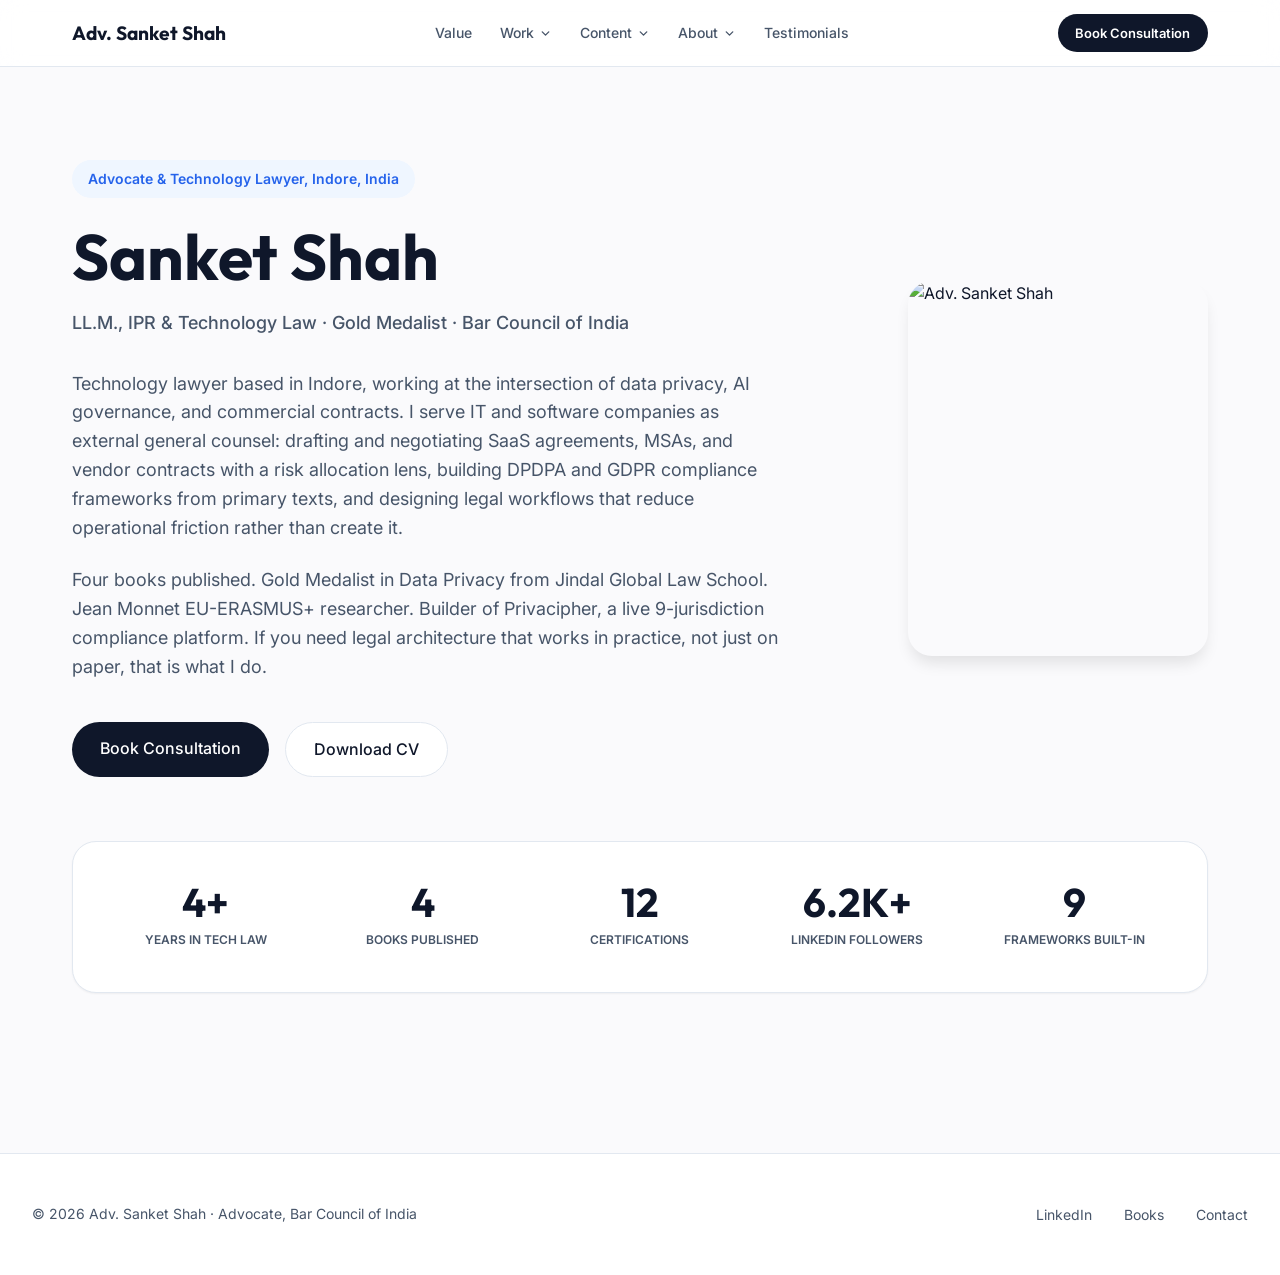
==== index.html @ 69151b74 "Update index.html" ====
<!DOCTYPE html>
<html lang="en">
<head>
<meta charset="UTF-8">
<meta name="viewport" content="width=device-width, initial-scale=1.0">
<title>Sanket Shah | Technology Lawyer & Data Privacy Advocate, Indore</title>
<meta name="description" content="Technology lawyer specialising in DPDPA, GDPR, SaaS contracts, and AI governance. External general counsel for IT and software companies. Based in Indore, India.">
<meta name="robots" content="index, follow">
<link rel="canonical" href="https://advsanketshah.github.io/">
<meta property="og:type" content="website">
<meta property="og:url" content="https://advsanketshah.github.io/">
<meta property="og:title" content="Sanket Shah | Technology Lawyer & Data Privacy Advocate, Indore">
<meta property="og:description" content="Technology lawyer specialising in DPDPA, GDPR, SaaS contracts, and AI governance. External general counsel for IT and software companies. Based in Indore, India.">
<meta property="og:image" content="https://advsanketshah.github.io/sanket-photo.JPG">
<meta name="twitter:card" content="summary_large_image">
<meta name="twitter:title" content="Sanket Shah | Technology Lawyer & Data Privacy Advocate, Indore">
<meta name="twitter:description" content="Technology lawyer specialising in DPDPA, GDPR, SaaS contracts, and AI governance. External general counsel for IT and software companies. Based in Indore, India.">
<link rel="preconnect" href="https://fonts.googleapis.com">
<link rel="preconnect" href="https://fonts.gstatic.com" crossorigin>
<link rel="preload" as="style" href="https://fonts.googleapis.com/css2?family=Inter:wght@400;500;600&family=Outfit:wght@400;500;600;700&display=swap" onload="this.onload=null;this.rel='stylesheet'">
<noscript><link rel="stylesheet" href="https://fonts.googleapis.com/css2?family=Inter:wght@400;500;600&family=Outfit:wght@400;500;600;700&display=swap"></noscript>
<style>
  :root {
    --bg-base: #FAFAFC; --bg-surface: #FFFFFF; --text-primary: #0F172A;
    --text-secondary: #475569; --text-tertiary: #94A3B8; --accent-primary: #2563EB;
    --accent-light: #EFF6FF; --border-color: #E2E8F0;
    --font-sans: 'Inter', sans-serif; --font-display: 'Outfit', sans-serif;
    --radius-md: 12px; --radius-lg: 24px; --radius-full: 9999px;
    --shadow-sm: 0 1px 2px 0 rgb(0 0 0 / 0.05); --shadow-lg: 0 10px 15px -3px rgb(0 0 0 / 0.1);
    --transition: all 0.3s ease;
  }
  *, *::before, *::after { box-sizing: border-box; margin: 0; padding: 0; }
  body { background-color: var(--bg-base); color: var(--text-primary); font-family: var(--font-sans); line-height: 1.6; }
  .container { max-width: 1200px; margin: 0 auto; padding: 0 2rem; }
  
  /* Navigation */


  /* Hero */
  .hero { padding: 10rem 0 6rem; overflow: hidden; }
  .hero-inner { display: grid; grid-template-columns: 1fr 300px; gap: 4rem; align-items: center; }
  .hero-eyebrow { display: inline-block; font-size: 0.875rem; font-weight: 600; color: var(--accent-primary); background: var(--accent-light); padding: 0.5rem 1rem; border-radius: var(--radius-full); margin-bottom: 1.5rem; }
  .hero-title { font-family: var(--font-display); font-size: clamp(3rem, 5vw, 4.5rem); font-weight: 700; line-height: 1.1; margin-bottom: 1rem; }
  .hero-subtitle { font-size: 1.125rem; color: var(--text-secondary); font-weight: 500; margin-bottom: 2rem; }
  .hero-text { font-size: 1.125rem; color: var(--text-secondary); margin-bottom: 2.5rem; max-width: 65ch; }
  .hero-actions { display: flex; gap: 1rem; flex-wrap: wrap; }
  .btn { display: inline-flex; padding: 0.875rem 1.75rem; border-radius: var(--radius-full); font-weight: 500; text-decoration: none; cursor: pointer; border: none; transition: var(--transition); }
  .btn-primary { background: var(--text-primary); color: white; }
  .btn-secondary { background: var(--bg-surface); color: var(--text-primary); border: 1px solid var(--border-color); }
  .hero-photo-wrap { width: 100%; aspect-ratio: 4/5; border-radius: var(--radius-lg); overflow: hidden; box-shadow: var(--shadow-lg); }
  .hero-photo-wrap img { width: 100%; height: 100%; object-fit: cover; }
  
  /* Stats */
  .stats-grid { display: grid; grid-template-columns: repeat(5, 1fr); gap: 2rem; background: var(--bg-surface); padding: 2.5rem; border-radius: var(--radius-lg); box-shadow: var(--shadow-sm); border: 1px solid var(--border-color); margin-top: 4rem; }
  .stat-item { text-align: center; }
  .stat-number { display: block; font-family: var(--font-display); font-size: 2.5rem; font-weight: 700; color: var(--text-primary); margin-bottom: 0.25rem; line-height: 1; }
  .stat-label { font-size: 0.75rem; font-weight: 600; text-transform: uppercase; color: var(--text-secondary); }

  footer { padding: 3rem 2rem; display: flex; justify-content: space-between; align-items: center; border-top: 1px solid var(--border-color); background: var(--bg-surface); margin-top: 4rem; }
  .footer-links { display: flex; gap: 2rem; list-style: none; }
  .footer-links a { color: var(--text-secondary); text-decoration: none; font-size: 0.875rem; }

  @media (max-width: 900px) {
    .hero-inner { grid-template-columns: 1fr; text-align: center; }
    .hero-photo-wrap { max-width: 300px; margin: 0 auto; aspect-ratio: 1/1; }
    .stats-grid { grid-template-columns: repeat(3, 1fr); }
  }
  @media (max-width: 600px) { .stats-grid { grid-template-columns: repeat(2, 1fr); } }
  .fade-up { opacity: 0; transform: translateY(20px); transition: all 0.6s ease-out; }
  .fade-up.visible { opacity: 1; transform: translateY(0); }

  /* Dark Mode */

  /* ── index.html mobile ── */
  @media (max-width: 900px) {
    .hero { padding: 7rem 0 4rem; }
    .hero-actions { justify-content: center; }
  }
  @media (max-width: 600px) {
    .hero { padding: 6rem 0 3rem; }
    .hero-title { font-size: 2.25rem !important; }
    .hero-subtitle { font-size: 1rem; }
    .hero-text { font-size: 1rem; }
    .hero-actions { flex-direction: column; align-items: stretch; }
    .btn { width: 100%; justify-content: center; text-align: center; }
    .stat-number { font-size: 1.75rem; }
    .stats-grid { padding: 1.5rem 1rem; gap: 1rem; margin-top: 2rem; }
  }

</style>
<link rel="stylesheet" href="nav.css">
</head>
<body>

<nav>
  <div class="container nav-inner">
    <a href="index.html" class="nav-logo">Adv. Sanket Shah</a>

    <button class="mobile-menu-btn" aria-label="Toggle menu">
      <svg viewBox="0 0 24 24" width="26" height="26" stroke="currentColor" stroke-width="2" fill="none" stroke-linecap="round" stroke-linejoin="round">
        <line x1="3" y1="12" x2="21" y2="12"></line><line x1="3" y1="6" x2="21" y2="6"></line><line x1="3" y1="18" x2="21" y2="18"></line>
      </svg>
    </button>

    <ul class="nav-links">
      <li><a href="value.html">Value</a></li>
      <li class="has-dropdown">
        <button class="dropdown-toggle">Work <svg viewBox="0 0 24 24" width="13" height="13" fill="none" stroke="currentColor" stroke-width="2.5" stroke-linecap="round" stroke-linejoin="round"><polyline points="6 9 12 15 18 9"></polyline></svg></button>
        <div class="dropdown-menu"><div class="dropdown-menu-inner">
          <a href="portfolio.html">Sample Work</a>
          <a href="cases.html">Cases</a>
        </div></div>
      </li>
      <li class="has-dropdown">
        <button class="dropdown-toggle">Content <svg viewBox="0 0 24 24" width="13" height="13" fill="none" stroke="currentColor" stroke-width="2.5" stroke-linecap="round" stroke-linejoin="round"><polyline points="6 9 12 15 18 9"></polyline></svg></button>
        <div class="dropdown-menu"><div class="dropdown-menu-inner">
          <a href="books.html">Books</a>
          <a href="privacipher.html">Privacipher</a>
          <a href="resources.html">Resources</a>
        </div></div>
      </li>
      <li class="has-dropdown">
        <button class="dropdown-toggle">About <svg viewBox="0 0 24 24" width="13" height="13" fill="none" stroke="currentColor" stroke-width="2.5" stroke-linecap="round" stroke-linejoin="round"><polyline points="6 9 12 15 18 9"></polyline></svg></button>
        <div class="dropdown-menu"><div class="dropdown-menu-inner">
          <a href="experience.html">Experience</a>
          <a href="certifications.html">Certifications</a>
          <a href="education.html">Education</a>
        </div></div>
      </li>
      <li><a href="testimonials.html">Testimonials</a></li>
      <li class="mobile-cta-wrapper"><a href="contact.html" class="nav-cta">Book Consultation</a></li>
    </ul>

    <div class="nav-right">
      <a href="contact.html" class="nav-cta">Book Consultation</a>
    </div>
  </div>
</nav>

<section class="hero">
  <div class="container hero-inner fade-up">
    <div>
      <span class="hero-eyebrow">Advocate &amp; Technology Lawyer, Indore, India</span>
      <h1 class="hero-title">Sanket Shah</h1>
      <p class="hero-subtitle">LL.M., IPR &amp; Technology Law &middot; Gold Medalist &middot; Bar Council of India</p>
      <p class="hero-text">
        Technology lawyer based in Indore, working at the intersection of data privacy, AI governance, and commercial contracts. I serve IT and software companies as external general counsel: drafting and negotiating SaaS agreements, MSAs, and vendor contracts with a risk allocation lens, building DPDPA and GDPR compliance frameworks from primary texts, and designing legal workflows that reduce operational friction rather than create it.
      </p>
      <p class="hero-text" style="margin-top: -1rem;">
        Four books published. Gold Medalist in Data Privacy from Jindal Global Law School. Jean Monnet EU-ERASMUS+ researcher. Builder of Privacipher, a live 9-jurisdiction compliance platform. If you need legal architecture that works in practice, not just on paper, that is what I do.
      </p>
      <div class="hero-actions">
        <a href="contact.html" class="btn btn-primary">Book Consultation</a>
        <a href="Sanket_Shah_Resume.pdf" class="btn btn-secondary" download>Download CV</a>
      </div>
    </div>
    <div class="hero-photo-wrap">
      <picture>
        <source srcset="sanket-photo.webp" type="image/webp">
        <img src="sanket-photo.jpg" alt="Adv. Sanket Shah" width="597" height="800" loading="eager" decoding="async">
      </picture>
    </div>
  </div>

  <div class="container fade-up">
    <div class="stats-grid">
      <div class="stat-item"><span class="stat-number">4+</span><span class="stat-label">Years in Tech Law</span></div>
      <div class="stat-item"><span class="stat-number">4</span><span class="stat-label">Books Published</span></div>
      <div class="stat-item"><span class="stat-number">12</span><span class="stat-label">Certifications</span></div>
      <div class="stat-item"><span class="stat-number">6.2K+</span><span class="stat-label">LinkedIn Followers</span></div>
      <div class="stat-item"><span class="stat-number">9</span><span class="stat-label">Frameworks Built-In</span></div>
    </div>
  </div>
</section>

<footer>
  <p style="font-size: 0.875rem; color: var(--text-secondary);">© 2026 Adv. Sanket Shah · Advocate, Bar Council of India</p>
  <ul class="footer-links">
    <li><a href="https://linkedin.com/in/advsanketshah" target="_blank">LinkedIn</a></li>
    <li><a href="books.html">Books</a></li>
    <li><a href="contact.html">Contact</a></li>
  </ul>
</footer>

<script>
  // Fade up animation — run immediately since script is at end of body
  document.querySelectorAll('.fade-up').forEach(el => el.classList.add('visible'));

  // Mobile Menu Toggle
  document.addEventListener('DOMContentLoaded', () => {
    const mobileBtn = document.querySelector('.mobile-menu-btn');
    const navLinks  = document.querySelector('.nav-links');
    const CLOSE_ICON = '<svg viewBox="0 0 24 24" width="26" height="26" stroke="currentColor" stroke-width="2" fill="none" stroke-linecap="round" stroke-linejoin="round"><line x1="18" y1="6" x2="6" y2="18"></line><line x1="6" y1="6" x2="18" y2="18"></line></svg>';
    const OPEN_ICON  = '<svg viewBox="0 0 24 24" width="26" height="26" stroke="currentColor" stroke-width="2" fill="none" stroke-linecap="round" stroke-linejoin="round"><line x1="3" y1="12" x2="21" y2="12"></line><line x1="3" y1="6" x2="21" y2="6"></line><line x1="3" y1="18" x2="21" y2="18"></line></svg>';

    document.querySelectorAll('.has-dropdown .dropdown-toggle').forEach(btn => {
      btn.addEventListener('click', e => {
        if (window.innerWidth <= 900) {
          e.stopPropagation();
          btn.closest('.has-dropdown').classList.toggle('open');
        }
      });
    });

    if (mobileBtn && navLinks) {
      mobileBtn.addEventListener('click', () => {
        const isOpen = navLinks.classList.toggle('active');
        mobileBtn.innerHTML = isOpen ? CLOSE_ICON : OPEN_ICON;
      });
      document.addEventListener('click', e => {
        if (!e.target.closest('nav') && navLinks.classList.contains('active')) {
          navLinks.classList.remove('active');
          mobileBtn.innerHTML = OPEN_ICON;
        }
      });
    }
  });
</script>

<script src="nav.js" defer></script>
</body>
</html>
---- nav.css ----
/* ── Shared Navigation & Global Mobile ── */
nav{position:fixed;top:0;left:0;right:0;background:rgba(255,255,255,0.85);-webkit-backdrop-filter:blur(12px);backdrop-filter:blur(12px);border-bottom:1px solid var(--border-color);z-index:1000;padding:0.875rem 0;}
.nav-inner{display:flex;justify-content:space-between;align-items:center;gap:2rem;}
.nav-logo{font-family:var(--font-display);font-size:1.2rem;font-weight:700;color:var(--text-primary);text-decoration:none;white-space:nowrap;}
.nav-links{display:flex;gap:0.25rem;list-style:none;align-items:center;margin:0;padding:0;}
.nav-links>li>a,.nav-links>li>.dropdown-toggle{font-size:0.875rem;font-weight:500;color:var(--text-secondary);text-decoration:none;transition:var(--transition);padding:0.4rem 0.75rem;border-radius:6px;display:flex;align-items:center;gap:0.3rem;background:none;border:none;cursor:pointer;font-family:inherit;line-height:1;}
.nav-links>li>a:hover,.nav-links>li>a.active,.nav-links>li>.dropdown-toggle:hover,.nav-links>li>.dropdown-toggle.active{color:var(--accent-primary);background:rgba(99,102,241,0.07);}
.dropdown-toggle svg{transition:transform 0.2s ease;flex-shrink:0;}
.has-dropdown:hover>.dropdown-toggle svg{transform:rotate(180deg);}
.has-dropdown .dropdown-toggle.active svg{transform:none;}
.has-dropdown{position:relative;}
.dropdown-menu{display:none;position:absolute;top:100%;left:50%;transform:translateX(-50%);list-style:none;z-index:100;padding-top:6px;min-width:160px;}
.dropdown-menu::before{content:'';display:block;height:6px;}
.dropdown-menu-inner{background:rgba(255,255,255,0.97);-webkit-backdrop-filter:blur(16px);backdrop-filter:blur(16px);border:1px solid var(--border-color);border-radius:10px;padding:0.5rem;box-shadow:0 8px 24px rgba(0,0,0,0.1);overflow:hidden;}
.has-dropdown:hover .dropdown-menu{display:block;}
.dropdown-menu a{display:block;padding:0.5rem 0.875rem;font-size:0.8125rem;font-weight:500;color:var(--text-secondary);text-decoration:none;border-radius:6px;transition:var(--transition);white-space:nowrap;}
.dropdown-menu a:hover,.dropdown-menu a.active{color:var(--accent-primary);background:rgba(99,102,241,0.07);}
.nav-right{display:flex;align-items:center;gap:0.75rem;}
.nav-cta{font-size:0.8125rem;font-weight:600;color:#fff!important;background:var(--text-primary);padding:0.55rem 1.1rem;border-radius:var(--radius-full);text-decoration:none;white-space:nowrap;}
.mobile-menu-btn{display:none;background:none;border:none;color:var(--text-primary);cursor:pointer;z-index:1001;padding:0.5rem;}

@media(max-width:900px){
  .mobile-menu-btn{display:block;}
  .nav-right{display:none;}
  .nav-links{position:fixed;top:0;left:0;width:100%;height:100vh;height:100dvh;background:rgba(255,255,255,0.98);-webkit-backdrop-filter:blur(12px);backdrop-filter:blur(12px);flex-direction:column;justify-content:center;align-items:center;gap:0.75rem;opacity:0;visibility:hidden;transform:translateY(-20px);transition:all 0.3s cubic-bezier(0.4,0,0.2,1);z-index:999;margin:0;padding:2rem 0;overflow-y:auto;}
  .nav-links.active{opacity:1;visibility:visible;transform:translateY(0);}
  .nav-links>li>a,.nav-links>li>.dropdown-toggle{font-size:1.15rem;font-weight:600;padding:0.5rem 1.25rem;}
  .has-dropdown .dropdown-menu{display:none!important;position:static!important;transform:none!important;padding:0.25rem 0 0 1rem!important;}
  .has-dropdown .dropdown-menu-inner{background:none;border:none;box-shadow:none;-webkit-backdrop-filter:none;backdrop-filter:none;padding:0;border-radius:0;}
  .has-dropdown.open>.dropdown-menu{display:block!important;}
  .has-dropdown.open>.dropdown-toggle svg{transform:rotate(180deg);}
  .dropdown-menu a{font-size:1rem;padding:0.4rem 0.75rem;}
  .nav-links li.mobile-cta-wrapper{display:block;margin-top:0.5rem;}
  .nav-links li.mobile-cta-wrapper a{display:inline-block;font-size:1rem;font-weight:600;}
}
@media(min-width:901px){.mobile-cta-wrapper{display:none!important;}}

/* ── Global mobile improvements ── */
@media(max-width:600px){
  .container{padding:0 1.25rem;}
  section{padding:6rem 0 3rem!important;}
  .section-title{font-size:1.75rem!important;}
  footer{flex-direction:column;gap:1.5rem;text-align:center;padding:2rem 1.25rem;}
  .footer-links{justify-content:center;flex-wrap:wrap;gap:1rem;}
}
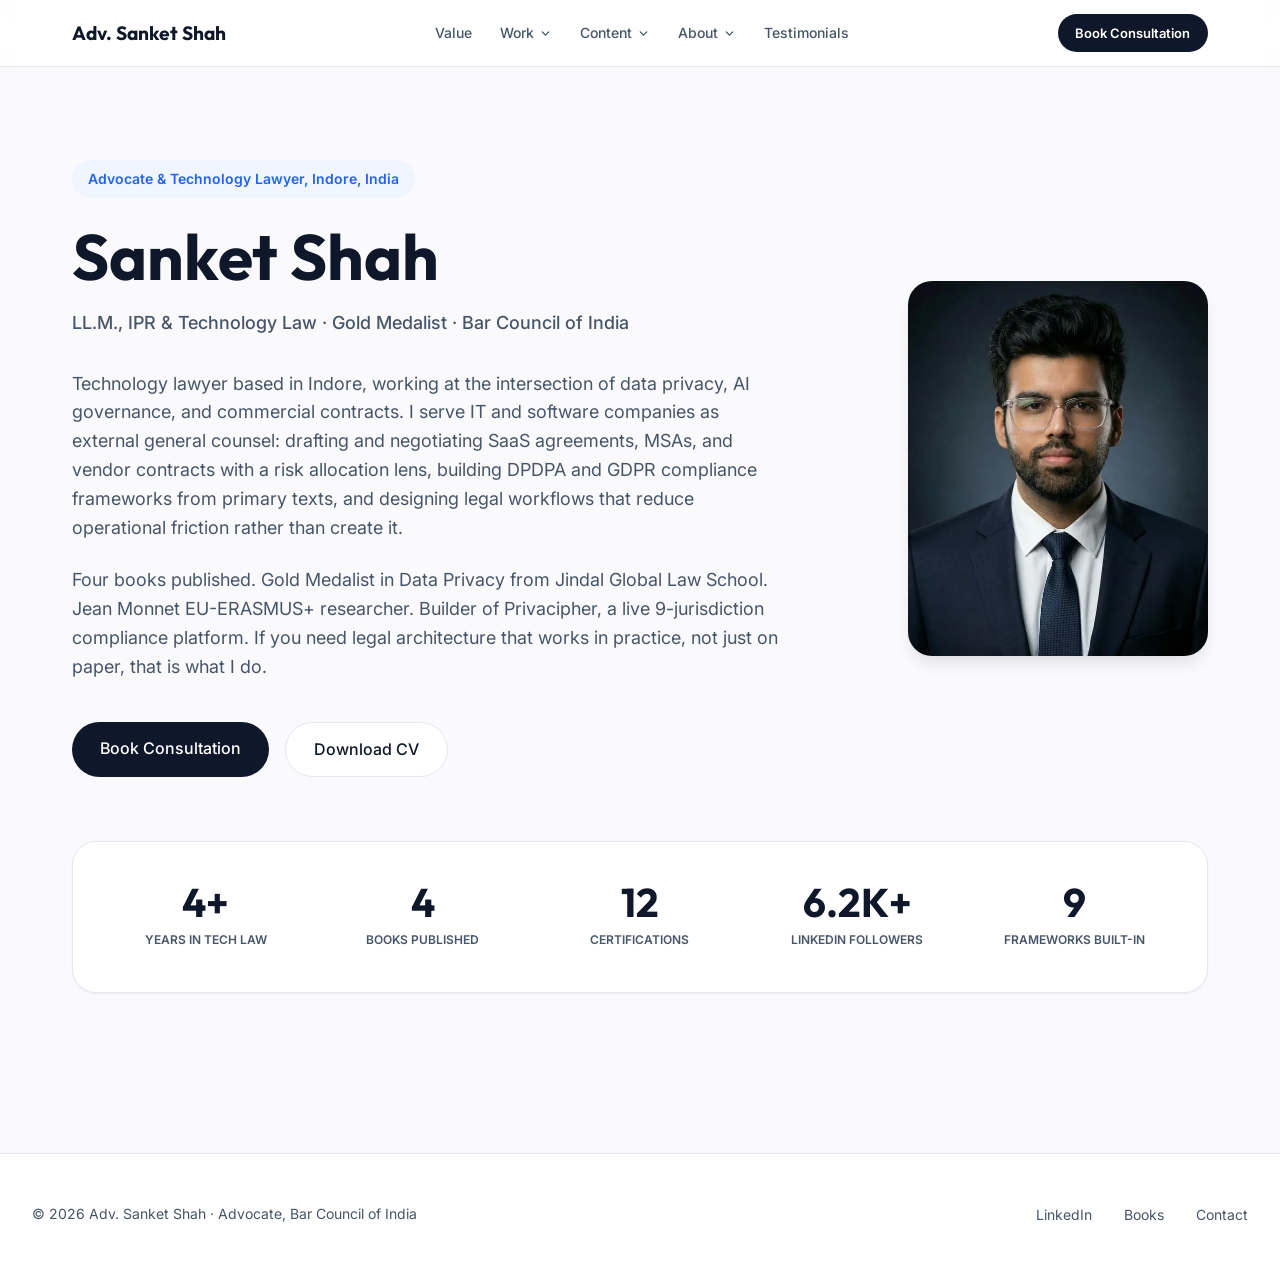
==== commit 03d3969b: "Update index.html" ====
--- a/index.html
+++ b/index.html
@@ -62,7 +62,7 @@
 
   @media (max-width: 900px) {
     .hero-inner { grid-template-columns: 1fr; text-align: center; }
-    .hero-photo-wrap { max-width: 300px; margin: 0 auto; aspect-ratio: 1/1; }
+    .hero-photo-wrap { max-width: 300px; margin: 0 auto; aspect-ratio: 1/1; order: -1; }
     .stats-grid { grid-template-columns: repeat(3, 1fr); }
   }
   @media (max-width: 600px) { .stats-grid { grid-template-columns: repeat(2, 1fr); } }
@@ -218,5 +218,6 @@
 </script>
 
 <script src="nav.js" defer></script>
+<script>if("serviceWorker"in navigator){navigator.serviceWorker.register("/sw.js").catch(function(){});}</script>
 </body>
 </html>
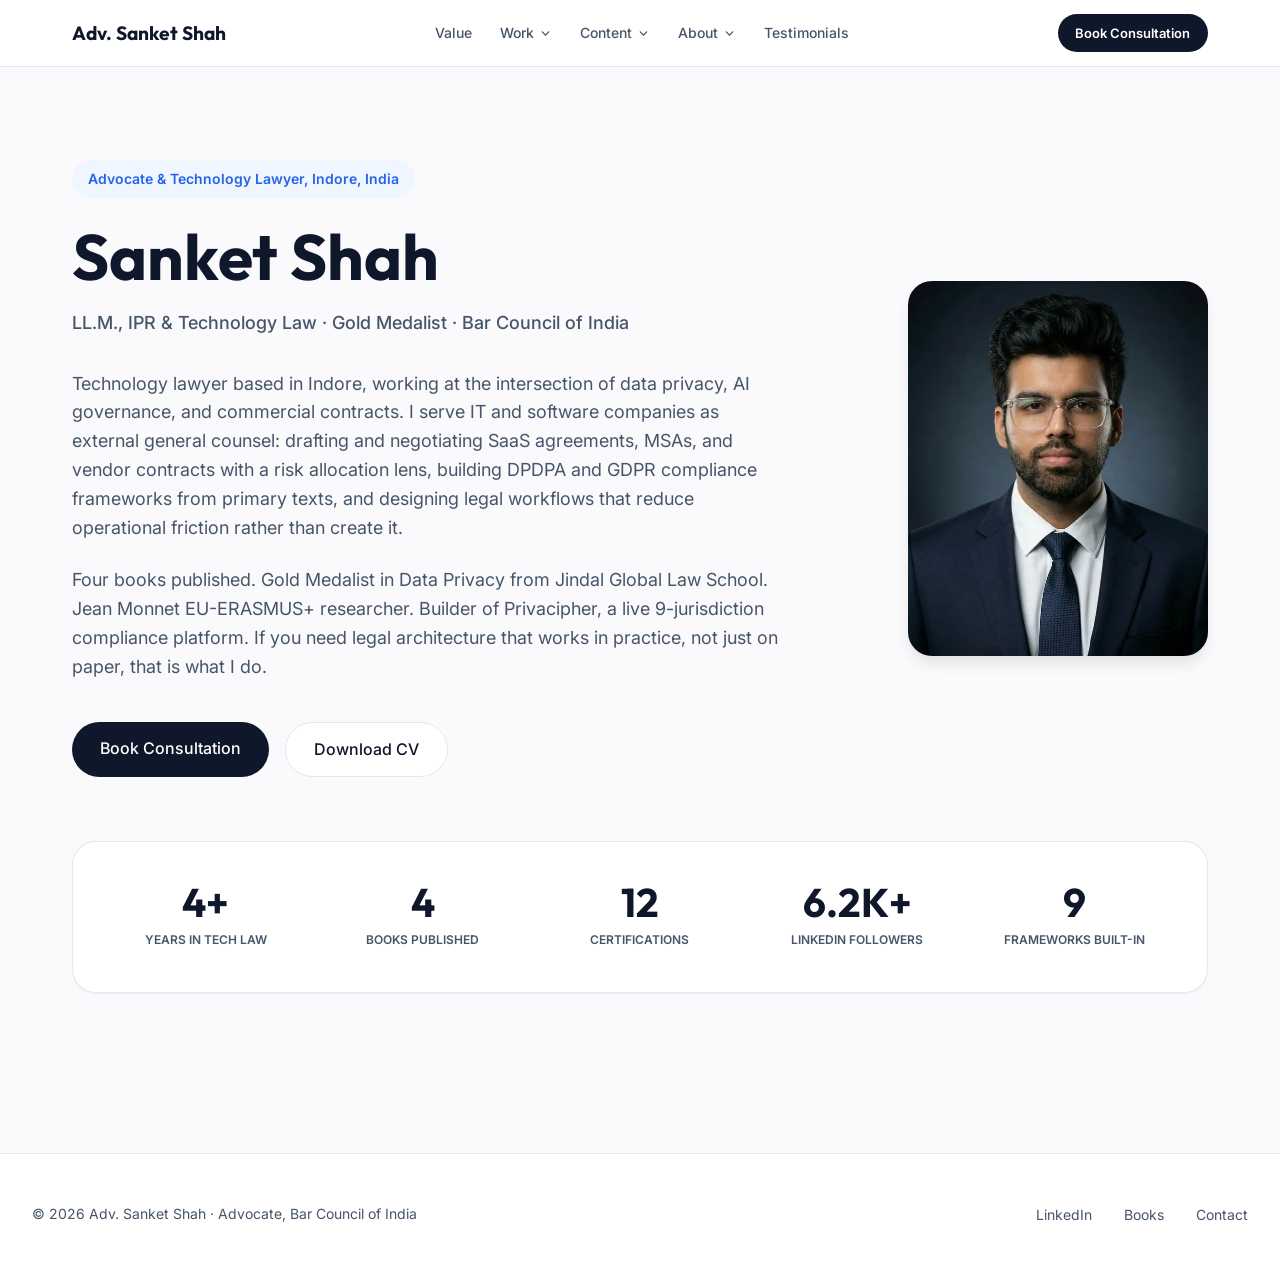
==== commit e91395da: "Update index.html" ====
--- a/index.html
+++ b/index.html
@@ -186,35 +186,7 @@
   // Fade up animation — run immediately since script is at end of body
   document.querySelectorAll('.fade-up').forEach(el => el.classList.add('visible'));
 
-  // Mobile Menu Toggle
-  document.addEventListener('DOMContentLoaded', () => {
-    const mobileBtn = document.querySelector('.mobile-menu-btn');
-    const navLinks  = document.querySelector('.nav-links');
-    const CLOSE_ICON = '<svg viewBox="0 0 24 24" width="26" height="26" stroke="currentColor" stroke-width="2" fill="none" stroke-linecap="round" stroke-linejoin="round"><line x1="18" y1="6" x2="6" y2="18"></line><line x1="6" y1="6" x2="18" y2="18"></line></svg>';
-    const OPEN_ICON  = '<svg viewBox="0 0 24 24" width="26" height="26" stroke="currentColor" stroke-width="2" fill="none" stroke-linecap="round" stroke-linejoin="round"><line x1="3" y1="12" x2="21" y2="12"></line><line x1="3" y1="6" x2="21" y2="6"></line><line x1="3" y1="18" x2="21" y2="18"></line></svg>';
 
-    document.querySelectorAll('.has-dropdown .dropdown-toggle').forEach(btn => {
-      btn.addEventListener('click', e => {
-        if (window.innerWidth <= 900) {
-          e.stopPropagation();
-          btn.closest('.has-dropdown').classList.toggle('open');
-        }
-      });
-    });
-
-    if (mobileBtn && navLinks) {
-      mobileBtn.addEventListener('click', () => {
-        const isOpen = navLinks.classList.toggle('active');
-        mobileBtn.innerHTML = isOpen ? CLOSE_ICON : OPEN_ICON;
-      });
-      document.addEventListener('click', e => {
-        if (!e.target.closest('nav') && navLinks.classList.contains('active')) {
-          navLinks.classList.remove('active');
-          mobileBtn.innerHTML = OPEN_ICON;
-        }
-      });
-    }
-  });
 </script>
 
 <script src="nav.js" defer></script>
--- a/nav.css
+++ b/nav.css
@@ -1,9 +1,9 @@
 /* ── Shared Navigation & Global Mobile ── */
-nav{position:fixed;top:0;left:0;right:0;background:rgba(255,255,255,0.85);-webkit-backdrop-filter:blur(12px);backdrop-filter:blur(12px);border-bottom:1px solid var(--border-color);z-index:1000;padding:0.875rem 0;}
+nav{position:fixed;top:0;left:0;right:0;background:rgba(255,255,255,0.92);-webkit-backdrop-filter:blur(8px);backdrop-filter:blur(8px);border-bottom:1px solid var(--border-color);z-index:1000;padding:0.875rem 0;}
 .nav-inner{display:flex;justify-content:space-between;align-items:center;gap:2rem;}
 .nav-logo{font-family:var(--font-display);font-size:1.2rem;font-weight:700;color:var(--text-primary);text-decoration:none;white-space:nowrap;}
 .nav-links{display:flex;gap:0.25rem;list-style:none;align-items:center;margin:0;padding:0;}
-.nav-links>li>a,.nav-links>li>.dropdown-toggle{font-size:0.875rem;font-weight:500;color:var(--text-secondary);text-decoration:none;transition:var(--transition);padding:0.4rem 0.75rem;border-radius:6px;display:flex;align-items:center;gap:0.3rem;background:none;border:none;cursor:pointer;font-family:inherit;line-height:1;}
+.nav-links>li>a,.nav-links>li>.dropdown-toggle{font-size:0.875rem;font-weight:500;color:var(--text-secondary);text-decoration:none;transition:color 0.2s ease,background-color 0.2s ease;padding:0.4rem 0.75rem;border-radius:6px;display:flex;align-items:center;gap:0.3rem;background:none;border:none;cursor:pointer;font-family:inherit;line-height:1;}
 .nav-links>li>a:hover,.nav-links>li>a.active,.nav-links>li>.dropdown-toggle:hover,.nav-links>li>.dropdown-toggle.active{color:var(--accent-primary);background:rgba(99,102,241,0.07);}
 .dropdown-toggle svg{transition:transform 0.2s ease;flex-shrink:0;}
 .has-dropdown:hover>.dropdown-toggle svg{transform:rotate(180deg);}
@@ -11,22 +11,23 @@
 .has-dropdown{position:relative;}
 .dropdown-menu{display:none;position:absolute;top:100%;left:50%;transform:translateX(-50%);list-style:none;z-index:100;padding-top:6px;min-width:160px;}
 .dropdown-menu::before{content:'';display:block;height:6px;}
-.dropdown-menu-inner{background:rgba(255,255,255,0.97);-webkit-backdrop-filter:blur(16px);backdrop-filter:blur(16px);border:1px solid var(--border-color);border-radius:10px;padding:0.5rem;box-shadow:0 8px 24px rgba(0,0,0,0.1);overflow:hidden;}
+.dropdown-menu-inner{background:#fff;border:1px solid var(--border-color);border-radius:10px;padding:0.5rem;box-shadow:0 8px 24px rgba(0,0,0,0.1);overflow:hidden;}
 .has-dropdown:hover .dropdown-menu{display:block;}
-.dropdown-menu a{display:block;padding:0.5rem 0.875rem;font-size:0.8125rem;font-weight:500;color:var(--text-secondary);text-decoration:none;border-radius:6px;transition:var(--transition);white-space:nowrap;}
+.dropdown-menu a{display:block;padding:0.5rem 0.875rem;font-size:0.8125rem;font-weight:500;color:var(--text-secondary);text-decoration:none;border-radius:6px;transition:color 0.15s ease,background-color 0.15s ease;white-space:nowrap;}
 .dropdown-menu a:hover,.dropdown-menu a.active{color:var(--accent-primary);background:rgba(99,102,241,0.07);}
 .nav-right{display:flex;align-items:center;gap:0.75rem;}
 .nav-cta{font-size:0.8125rem;font-weight:600;color:#fff!important;background:var(--text-primary);padding:0.55rem 1.1rem;border-radius:var(--radius-full);text-decoration:none;white-space:nowrap;}
 .mobile-menu-btn{display:none;background:none;border:none;color:var(--text-primary);cursor:pointer;z-index:1001;padding:0.5rem;}
 
 @media(max-width:900px){
+  nav{background:#fff;-webkit-backdrop-filter:none;backdrop-filter:none;}
   .mobile-menu-btn{display:block;}
   .nav-right{display:none;}
-  .nav-links{position:fixed;top:0;left:0;width:100%;height:100vh;height:100dvh;background:rgba(255,255,255,0.98);-webkit-backdrop-filter:blur(12px);backdrop-filter:blur(12px);flex-direction:column;justify-content:center;align-items:center;gap:0.75rem;opacity:0;visibility:hidden;transform:translateY(-20px);transition:all 0.3s cubic-bezier(0.4,0,0.2,1);z-index:999;margin:0;padding:2rem 0;overflow-y:auto;}
-  .nav-links.active{opacity:1;visibility:visible;transform:translateY(0);}
+  .nav-links{position:fixed;top:0;left:0;width:100%;height:100vh;height:100dvh;background:#fff;flex-direction:column;justify-content:center;align-items:center;gap:0.75rem;opacity:0;visibility:hidden;transform:translateY(-16px);transition:opacity 0.2s ease,transform 0.2s ease,visibility 0s linear 0.2s;z-index:999;margin:0;padding:2rem 0;overflow-y:auto;}
+  .nav-links.active{opacity:1;visibility:visible;transform:translateY(0);transition:opacity 0.2s ease,transform 0.2s ease,visibility 0s linear 0s;}
   .nav-links>li>a,.nav-links>li>.dropdown-toggle{font-size:1.15rem;font-weight:600;padding:0.5rem 1.25rem;}
   .has-dropdown .dropdown-menu{display:none!important;position:static!important;transform:none!important;padding:0.25rem 0 0 1rem!important;}
-  .has-dropdown .dropdown-menu-inner{background:none;border:none;box-shadow:none;-webkit-backdrop-filter:none;backdrop-filter:none;padding:0;border-radius:0;}
+  .has-dropdown .dropdown-menu-inner{background:none;border:none;box-shadow:none;padding:0;border-radius:0;}
   .has-dropdown.open>.dropdown-menu{display:block!important;}
   .has-dropdown.open>.dropdown-toggle svg{transform:rotate(180deg);}
   .dropdown-menu a{font-size:1rem;padding:0.4rem 0.75rem;}
@@ -35,7 +36,6 @@
 }
 @media(min-width:901px){.mobile-cta-wrapper{display:none!important;}}
 
-/* ── Global mobile improvements ── */
 @media(max-width:600px){
   .container{padding:0 1.25rem;}
   section{padding:6rem 0 3rem!important;}
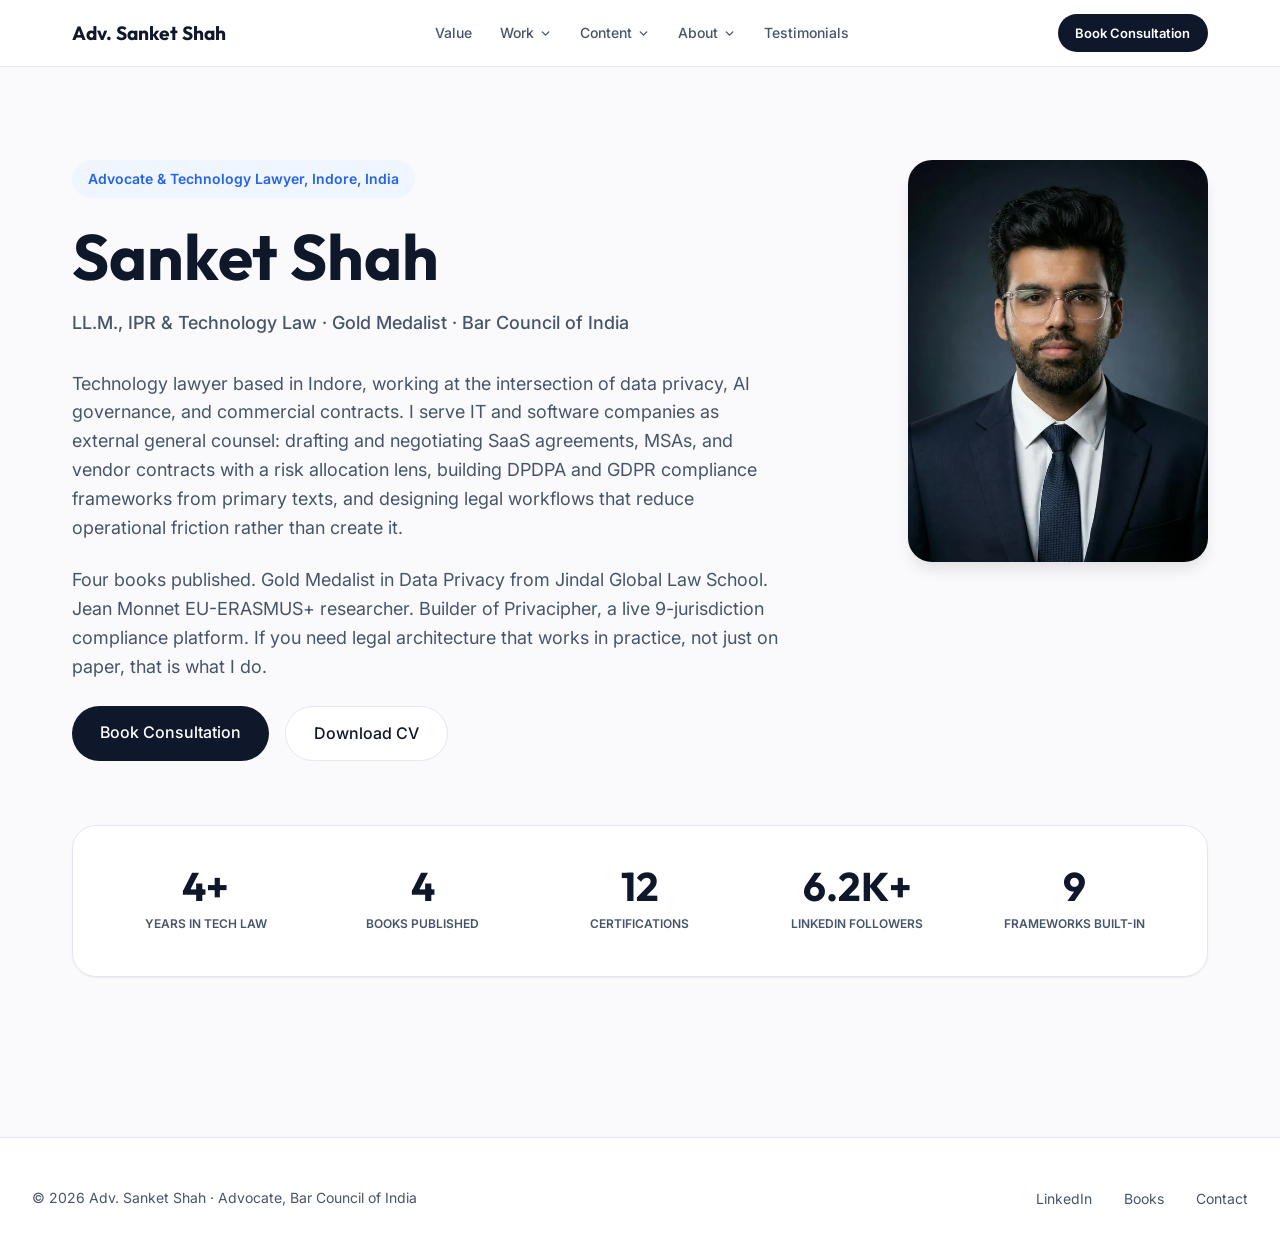
==== commit 3654c4b2: "Update index.html" ====
--- a/index.html
+++ b/index.html
@@ -38,17 +38,29 @@
 
   /* Hero */
   .hero { padding: 10rem 0 6rem; overflow: hidden; }
-  .hero-inner { display: grid; grid-template-columns: 1fr 300px; gap: 4rem; align-items: center; }
+  /* Desktop: two named-area columns */
+  .hero-inner {
+    display: grid;
+    grid-template-columns: 1fr 300px;
+    grid-template-areas: "intro photo" "body photo";
+    column-gap: 4rem;
+    row-gap: 0;
+    align-items: start;
+  }
+  .hero-intro { grid-area: intro; }
+  .hero-photo-wrap { grid-area: photo; align-self: start; }
+  .hero-body { grid-area: body; padding-top: 2rem; }
   .hero-eyebrow { display: inline-block; font-size: 0.875rem; font-weight: 600; color: var(--accent-primary); background: var(--accent-light); padding: 0.5rem 1rem; border-radius: var(--radius-full); margin-bottom: 1.5rem; }
   .hero-title { font-family: var(--font-display); font-size: clamp(3rem, 5vw, 4.5rem); font-weight: 700; line-height: 1.1; margin-bottom: 1rem; }
-  .hero-subtitle { font-size: 1.125rem; color: var(--text-secondary); font-weight: 500; margin-bottom: 2rem; }
-  .hero-text { font-size: 1.125rem; color: var(--text-secondary); margin-bottom: 2.5rem; max-width: 65ch; }
-  .hero-actions { display: flex; gap: 1rem; flex-wrap: wrap; }
+  .hero-subtitle { font-size: 1.125rem; color: var(--text-secondary); font-weight: 500; }
+  .hero-text { font-size: 1.125rem; color: var(--text-secondary); margin-bottom: 1.5rem; max-width: 65ch; }
+  .hero-actions { display: flex; gap: 1rem; flex-wrap: wrap; margin-top: 1rem; }
   .btn { display: inline-flex; padding: 0.875rem 1.75rem; border-radius: var(--radius-full); font-weight: 500; text-decoration: none; cursor: pointer; border: none; transition: var(--transition); }
   .btn-primary { background: var(--text-primary); color: white; }
   .btn-secondary { background: var(--bg-surface); color: var(--text-primary); border: 1px solid var(--border-color); }
-  .hero-photo-wrap { width: 100%; aspect-ratio: 4/5; border-radius: var(--radius-lg); overflow: hidden; box-shadow: var(--shadow-lg); }
-  .hero-photo-wrap img { width: 100%; height: 100%; object-fit: cover; }
+  /* Photo: natural portrait ratio on desktop */
+  .hero-photo-wrap { width: 100%; border-radius: var(--radius-lg); overflow: hidden; box-shadow: var(--shadow-lg); }
+  .hero-photo-wrap img { width: 100%; height: auto; display: block; object-fit: cover; }
   
   /* Stats */
   .stats-grid { display: grid; grid-template-columns: repeat(5, 1fr); gap: 2rem; background: var(--bg-surface); padding: 2.5rem; border-radius: var(--radius-lg); box-shadow: var(--shadow-sm); border: 1px solid var(--border-color); margin-top: 4rem; }
@@ -60,31 +72,45 @@
   .footer-links { display: flex; gap: 2rem; list-style: none; }
   .footer-links a { color: var(--text-secondary); text-decoration: none; font-size: 0.875rem; }
 
+  /* Mobile hero: intro → photo → body in document order */
   @media (max-width: 900px) {
-    .hero-inner { grid-template-columns: 1fr; text-align: center; }
-    .hero-photo-wrap { max-width: 300px; margin: 0 auto; aspect-ratio: 1/1; order: -1; }
+    .hero { padding: 7rem 0 4rem; }
+    .hero-inner {
+      display: flex;
+      flex-direction: column;
+      align-items: center;
+      text-align: center;
+      gap: 2rem;
+    }
+    .hero-intro { width: 100%; }
+    .hero-photo-wrap {
+      width: 200px;
+      border-radius: var(--radius-lg);
+      overflow: hidden;
+      box-shadow: var(--shadow-lg);
+    }
+    .hero-photo-wrap img {
+      width: 100%;
+      height: auto;
+      object-fit: initial;
+    }
+    .hero-body { width: 100%; padding-top: 0; }
+    .hero-text { max-width: 100%; }
+    .hero-actions { justify-content: center; }
     .stats-grid { grid-template-columns: repeat(3, 1fr); }
   }
-  @media (max-width: 600px) { .stats-grid { grid-template-columns: repeat(2, 1fr); } }
   .fade-up { opacity: 0; transform: translateY(20px); transition: all 0.6s ease-out; }
   .fade-up.visible { opacity: 1; transform: translateY(0); }
-
-  /* Dark Mode */
-
-  /* ── index.html mobile ── */
-  @media (max-width: 900px) {
-    .hero { padding: 7rem 0 4rem; }
-    .hero-actions { justify-content: center; }
-  }
   @media (max-width: 600px) {
     .hero { padding: 6rem 0 3rem; }
+    .hero-photo-wrap { width: 170px; }
     .hero-title { font-size: 2.25rem !important; }
     .hero-subtitle { font-size: 1rem; }
     .hero-text { font-size: 1rem; }
     .hero-actions { flex-direction: column; align-items: stretch; }
     .btn { width: 100%; justify-content: center; text-align: center; }
     .stat-number { font-size: 1.75rem; }
-    .stats-grid { padding: 1.5rem 1rem; gap: 1rem; margin-top: 2rem; }
+    .stats-grid { padding: 1.5rem 1rem; gap: 1rem; margin-top: 2rem; grid-template-columns: repeat(2, 1fr); }
   }
 
 </style>
@@ -138,27 +164,38 @@
 </nav>
 
 <section class="hero">
-  <div class="container hero-inner fade-up">
-    <div>
-      <span class="hero-eyebrow">Advocate &amp; Technology Lawyer, Indore, India</span>
-      <h1 class="hero-title">Sanket Shah</h1>
-      <p class="hero-subtitle">LL.M., IPR &amp; Technology Law &middot; Gold Medalist &middot; Bar Council of India</p>
-      <p class="hero-text">
-        Technology lawyer based in Indore, working at the intersection of data privacy, AI governance, and commercial contracts. I serve IT and software companies as external general counsel: drafting and negotiating SaaS agreements, MSAs, and vendor contracts with a risk allocation lens, building DPDPA and GDPR compliance frameworks from primary texts, and designing legal workflows that reduce operational friction rather than create it.
-      </p>
-      <p class="hero-text" style="margin-top: -1rem;">
-        Four books published. Gold Medalist in Data Privacy from Jindal Global Law School. Jean Monnet EU-ERASMUS+ researcher. Builder of Privacipher, a live 9-jurisdiction compliance platform. If you need legal architecture that works in practice, not just on paper, that is what I do.
-      </p>
-      <div class="hero-actions">
-        <a href="contact.html" class="btn btn-primary">Book Consultation</a>
-        <a href="Sanket_Shah_Resume.pdf" class="btn btn-secondary" download>Download CV</a>
+  <div class="container fade-up">
+    <div class="hero-inner">
+
+      <!-- 1: name + headline — always visible first on mobile -->
+      <div class="hero-intro">
+        <span class="hero-eyebrow">Advocate &amp; Technology Lawyer, Indore, India</span>
+        <h1 class="hero-title">Sanket Shah</h1>
+        <p class="hero-subtitle">LL.M., IPR &amp; Technology Law &middot; Gold Medalist &middot; Bar Council of India</p>
       </div>
-    </div>
-    <div class="hero-photo-wrap">
-      <picture>
-        <source srcset="sanket-photo.webp" type="image/webp">
-        <img src="sanket-photo.jpg" alt="Adv. Sanket Shah" width="597" height="800" loading="eager" decoding="async">
-      </picture>
+
+      <!-- 2: photo — middle on mobile, right column on desktop -->
+      <div class="hero-photo-wrap">
+        <picture>
+          <source srcset="sanket-photo.webp" type="image/webp">
+          <img src="sanket-photo.jpg" alt="Adv. Sanket Shah" width="597" height="800" loading="eager" decoding="async">
+        </picture>
+      </div>
+
+      <!-- 3: description + CTA — bottom on mobile -->
+      <div class="hero-body">
+        <p class="hero-text">
+          Technology lawyer based in Indore, working at the intersection of data privacy, AI governance, and commercial contracts. I serve IT and software companies as external general counsel: drafting and negotiating SaaS agreements, MSAs, and vendor contracts with a risk allocation lens, building DPDPA and GDPR compliance frameworks from primary texts, and designing legal workflows that reduce operational friction rather than create it.
+        </p>
+        <p class="hero-text">
+          Four books published. Gold Medalist in Data Privacy from Jindal Global Law School. Jean Monnet EU-ERASMUS+ researcher. Builder of Privacipher, a live 9-jurisdiction compliance platform. If you need legal architecture that works in practice, not just on paper, that is what I do.
+        </p>
+        <div class="hero-actions">
+          <a href="contact.html" class="btn btn-primary">Book Consultation</a>
+          <a href="Sanket_Shah_Resume.pdf" class="btn btn-secondary" download>Download CV</a>
+        </div>
+      </div>
+
     </div>
   </div>
 
@@ -191,5 +228,14 @@
 
 <script src="nav.js" defer></script>
 <script>if("serviceWorker"in navigator){navigator.serviceWorker.register("/sw.js").catch(function(){});}</script>
+
+<!-- mobile bottom nav -->
+<nav class="btab-bar" aria-label="Mobile navigation">
+  <a href="index.html" class="btab active"><svg viewBox="0 0 24 24" width="22" height="22" fill="none" stroke="currentColor" stroke-width="1.75" stroke-linecap="round" stroke-linejoin="round"><path d="M3 9l9-7 9 7v11a2 2 0 01-2 2H5a2 2 0 01-2-2z"/><polyline points="9 22 9 12 15 12 15 22"/></svg><span>Home</span></a>
+  <a href="value.html" class="btab "><svg viewBox="0 0 24 24" width="22" height="22" fill="none" stroke="currentColor" stroke-width="1.75" stroke-linecap="round" stroke-linejoin="round"><polygon points="12 2 15.09 8.26 22 9.27 17 14.14 18.18 21.02 12 17.77 5.82 21.02 7 14.14 2 9.27 8.91 8.26 12 2"/></svg><span>Value</span></a>
+  <a href="portfolio.html" class="btab "><svg viewBox="0 0 24 24" width="22" height="22" fill="none" stroke="currentColor" stroke-width="1.75" stroke-linecap="round" stroke-linejoin="round"><rect x="2" y="7" width="20" height="14" rx="2"/><path d="M16 21V5a2 2 0 00-2-2h-4a2 2 0 00-2 2v16"/></svg><span>Work</span></a>
+  <a href="books.html" class="btab "><svg viewBox="0 0 24 24" width="22" height="22" fill="none" stroke="currentColor" stroke-width="1.75" stroke-linecap="round" stroke-linejoin="round"><path d="M4 19.5A2.5 2.5 0 016.5 17H20"/><path d="M6.5 2H20v20H6.5A2.5 2.5 0 014 19.5v-15A2.5 2.5 0 016.5 2z"/></svg><span>Content</span></a>
+  <a href="experience.html" class="btab "><svg viewBox="0 0 24 24" width="22" height="22" fill="none" stroke="currentColor" stroke-width="1.75" stroke-linecap="round" stroke-linejoin="round"><path d="M20 21v-2a4 4 0 00-4-4H8a4 4 0 00-4 4v2"/><circle cx="12" cy="7" r="4"/></svg><span>About</span></a>
+</nav>
 </body>
 </html>
--- a/nav.css
+++ b/nav.css
@@ -1,4 +1,4 @@
-/* ── Shared Navigation & Global Mobile ── */
+/* ── Shared Navigation ── */
 nav{position:fixed;top:0;left:0;right:0;background:rgba(255,255,255,0.92);-webkit-backdrop-filter:blur(8px);backdrop-filter:blur(8px);border-bottom:1px solid var(--border-color);z-index:1000;padding:0.875rem 0;}
 .nav-inner{display:flex;justify-content:space-between;align-items:center;gap:2rem;}
 .nav-logo{font-family:var(--font-display);font-size:1.2rem;font-weight:700;color:var(--text-primary);text-decoration:none;white-space:nowrap;}
@@ -7,7 +7,6 @@
 .nav-links>li>a:hover,.nav-links>li>a.active,.nav-links>li>.dropdown-toggle:hover,.nav-links>li>.dropdown-toggle.active{color:var(--accent-primary);background:rgba(99,102,241,0.07);}
 .dropdown-toggle svg{transition:transform 0.2s ease;flex-shrink:0;}
 .has-dropdown:hover>.dropdown-toggle svg{transform:rotate(180deg);}
-.has-dropdown .dropdown-toggle.active svg{transform:none;}
 .has-dropdown{position:relative;}
 .dropdown-menu{display:none;position:absolute;top:100%;left:50%;transform:translateX(-50%);list-style:none;z-index:100;padding-top:6px;min-width:160px;}
 .dropdown-menu::before{content:'';display:block;height:6px;}
@@ -17,29 +16,74 @@
 .dropdown-menu a:hover,.dropdown-menu a.active{color:var(--accent-primary);background:rgba(99,102,241,0.07);}
 .nav-right{display:flex;align-items:center;gap:0.75rem;}
 .nav-cta{font-size:0.8125rem;font-weight:600;color:#fff!important;background:var(--text-primary);padding:0.55rem 1.1rem;border-radius:var(--radius-full);text-decoration:none;white-space:nowrap;}
-.mobile-menu-btn{display:none;background:none;border:none;color:var(--text-primary);cursor:pointer;z-index:1001;padding:0.5rem;}
+.mobile-menu-btn{display:none!important;}
+
+/* ── Bottom Tab Bar — hidden on desktop ── */
+.btab-bar{display:none;}
 
 @media(max-width:900px){
   nav{background:#fff;-webkit-backdrop-filter:none;backdrop-filter:none;}
-  .mobile-menu-btn{display:block;}
-  .nav-right{display:none;}
-  .nav-links{position:fixed;top:0;left:0;width:100%;height:100vh;height:100dvh;background:#fff;flex-direction:column;justify-content:center;align-items:center;gap:0.75rem;opacity:0;visibility:hidden;transform:translateY(-16px);transition:opacity 0.2s ease,transform 0.2s ease,visibility 0s linear 0.2s;z-index:999;margin:0;padding:2rem 0;overflow-y:auto;}
-  .nav-links.active{opacity:1;visibility:visible;transform:translateY(0);transition:opacity 0.2s ease,transform 0.2s ease,visibility 0s linear 0s;}
-  .nav-links>li>a,.nav-links>li>.dropdown-toggle{font-size:1.15rem;font-weight:600;padding:0.5rem 1.25rem;}
-  .has-dropdown .dropdown-menu{display:none!important;position:static!important;transform:none!important;padding:0.25rem 0 0 1rem!important;}
-  .has-dropdown .dropdown-menu-inner{background:none;border:none;box-shadow:none;padding:0;border-radius:0;}
-  .has-dropdown.open>.dropdown-menu{display:block!important;}
-  .has-dropdown.open>.dropdown-toggle svg{transform:rotate(180deg);}
-  .dropdown-menu a{font-size:1rem;padding:0.4rem 0.75rem;}
-  .nav-links li.mobile-cta-wrapper{display:block;margin-top:0.5rem;}
-  .nav-links li.mobile-cta-wrapper a{display:inline-block;font-size:1rem;font-weight:600;}
+  .nav-links{display:none!important;}
+  .nav-right{display:none!important;}
+  body{padding-bottom:calc(64px + env(safe-area-inset-bottom,0px))!important;}
+
+  .btab-bar{
+    display:-webkit-box!important;
+    display:-webkit-flex!important;
+    display:flex!important;
+    position:fixed;
+    bottom:0;left:0;right:0;
+    height:64px;
+    padding-bottom:env(safe-area-inset-bottom,0px);
+    background:#ffffff;
+    border-top:1px solid #E2E8F0;
+    z-index:9000;
+  }
+  .btab{
+    -webkit-tap-highlight-color:transparent;
+    -webkit-box-flex:1;
+    -webkit-flex:1;
+    flex:1;
+    display:-webkit-box;
+    display:-webkit-flex;
+    display:flex;
+    -webkit-box-orient:vertical;
+    -webkit-box-direction:normal;
+    -webkit-flex-direction:column;
+    flex-direction:column;
+    -webkit-box-align:center;
+    -webkit-align-items:center;
+    align-items:center;
+    -webkit-box-pack:center;
+    -webkit-justify-content:center;
+    justify-content:center;
+    gap:4px;
+    text-decoration:none;
+    color:#94A3B8;
+    font-size:0.6rem;
+    font-weight:600;
+    letter-spacing:0.05em;
+    text-transform:uppercase;
+    font-family:'Inter',system-ui,-apple-system,sans-serif;
+    padding:6px 2px;
+    -webkit-transition:color 0.15s ease;
+    transition:color 0.15s ease;
+  }
+  .btab svg{display:block;width:22px;height:22px;-webkit-flex-shrink:0;flex-shrink:0;}
+  .btab span{display:block;line-height:1;white-space:nowrap;}
+  .btab.active{color:#2563EB;}
+  .btab:active{opacity:0.7;}
 }
-@media(min-width:901px){.mobile-cta-wrapper{display:none!important;}}
+
+@media(min-width:901px){
+  .mobile-cta-wrapper{display:none!important;}
+  .btab-bar{display:none!important;}
+}
 
 @media(max-width:600px){
   .container{padding:0 1.25rem;}
   section{padding:6rem 0 3rem!important;}
   .section-title{font-size:1.75rem!important;}
-  footer{flex-direction:column;gap:1.5rem;text-align:center;padding:2rem 1.25rem;}
-  .footer-links{justify-content:center;flex-wrap:wrap;gap:1rem;}
+  footer{-webkit-box-orient:vertical;-webkit-box-direction:normal;flex-direction:column;gap:1.5rem;text-align:center;padding:2rem 1.25rem;}
+  .footer-links{-webkit-box-pack:center;justify-content:center;-webkit-flex-wrap:wrap;flex-wrap:wrap;gap:1rem;}
 }
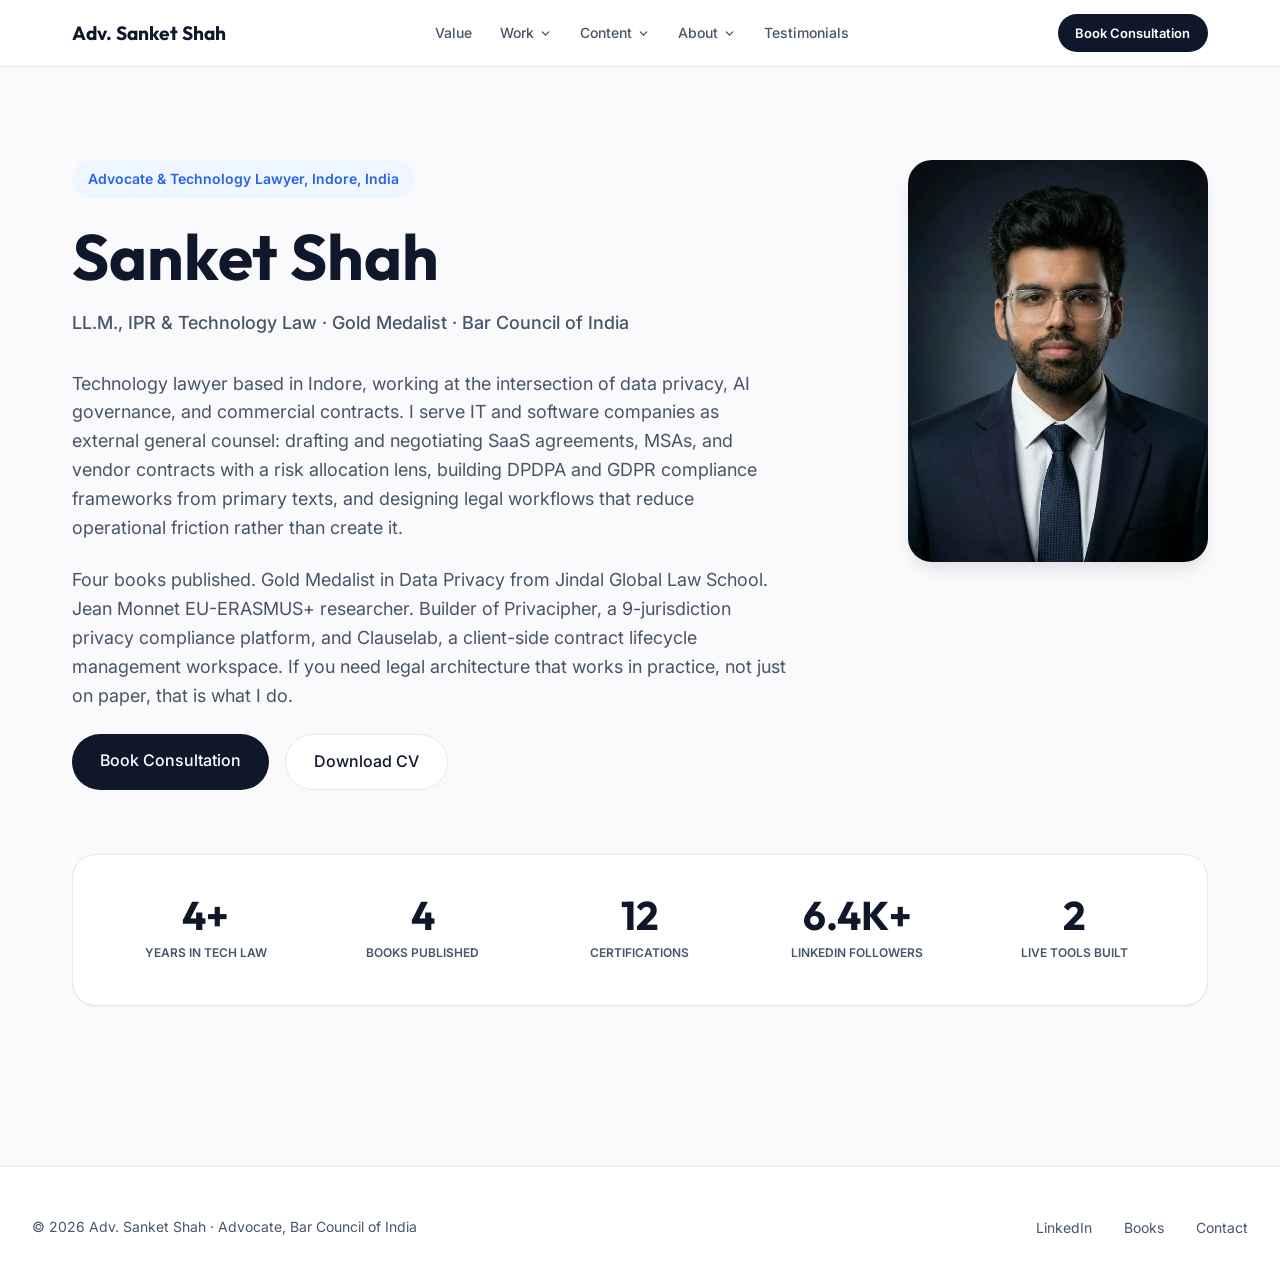
==== commit 590208b1: "Add files via upload" ====
--- a/index.html
+++ b/index.html
@@ -85,6 +85,7 @@
     .hero-intro { width: 100%; }
     .hero-photo-wrap {
       width: 200px;
+      margin: 0 auto;
       border-radius: var(--radius-lg);
       overflow: hidden;
       box-shadow: var(--shadow-lg);
@@ -142,6 +143,7 @@
         <div class="dropdown-menu"><div class="dropdown-menu-inner">
           <a href="books.html">Books</a>
           <a href="privacipher.html">Privacipher</a>
+          <a href="clauselab.html">Clauselab</a>
           <a href="resources.html">Resources</a>
         </div></div>
       </li>
@@ -188,7 +190,7 @@
           Technology lawyer based in Indore, working at the intersection of data privacy, AI governance, and commercial contracts. I serve IT and software companies as external general counsel: drafting and negotiating SaaS agreements, MSAs, and vendor contracts with a risk allocation lens, building DPDPA and GDPR compliance frameworks from primary texts, and designing legal workflows that reduce operational friction rather than create it.
         </p>
         <p class="hero-text">
-          Four books published. Gold Medalist in Data Privacy from Jindal Global Law School. Jean Monnet EU-ERASMUS+ researcher. Builder of Privacipher, a live 9-jurisdiction compliance platform. If you need legal architecture that works in practice, not just on paper, that is what I do.
+          Four books published. Gold Medalist in Data Privacy from Jindal Global Law School. Jean Monnet EU-ERASMUS+ researcher. Builder of Privacipher, a 9-jurisdiction privacy compliance platform, and Clauselab, a client-side contract lifecycle management workspace. If you need legal architecture that works in practice, not just on paper, that is what I do.
         </p>
         <div class="hero-actions">
           <a href="contact.html" class="btn btn-primary">Book Consultation</a>
@@ -204,8 +206,8 @@
       <div class="stat-item"><span class="stat-number">4+</span><span class="stat-label">Years in Tech Law</span></div>
       <div class="stat-item"><span class="stat-number">4</span><span class="stat-label">Books Published</span></div>
       <div class="stat-item"><span class="stat-number">12</span><span class="stat-label">Certifications</span></div>
-      <div class="stat-item"><span class="stat-number">6.2K+</span><span class="stat-label">LinkedIn Followers</span></div>
-      <div class="stat-item"><span class="stat-number">9</span><span class="stat-label">Frameworks Built-In</span></div>
+      <div class="stat-item"><span class="stat-number">6.4K+</span><span class="stat-label">LinkedIn Followers</span></div>
+      <div class="stat-item"><span class="stat-number">2</span><span class="stat-label">Live Tools Built</span></div>
     </div>
   </div>
 </section>
@@ -231,11 +233,19 @@
 
 <!-- mobile bottom nav -->
 <nav class="btab-bar" aria-label="Mobile navigation">
-  <a href="index.html" class="btab active"><svg viewBox="0 0 24 24" width="22" height="22" fill="none" stroke="currentColor" stroke-width="1.75" stroke-linecap="round" stroke-linejoin="round"><path d="M3 9l9-7 9 7v11a2 2 0 01-2 2H5a2 2 0 01-2-2z"/><polyline points="9 22 9 12 15 12 15 22"/></svg><span>Home</span></a>
-  <a href="value.html" class="btab "><svg viewBox="0 0 24 24" width="22" height="22" fill="none" stroke="currentColor" stroke-width="1.75" stroke-linecap="round" stroke-linejoin="round"><polygon points="12 2 15.09 8.26 22 9.27 17 14.14 18.18 21.02 12 17.77 5.82 21.02 7 14.14 2 9.27 8.91 8.26 12 2"/></svg><span>Value</span></a>
-  <a href="portfolio.html" class="btab "><svg viewBox="0 0 24 24" width="22" height="22" fill="none" stroke="currentColor" stroke-width="1.75" stroke-linecap="round" stroke-linejoin="round"><rect x="2" y="7" width="20" height="14" rx="2"/><path d="M16 21V5a2 2 0 00-2-2h-4a2 2 0 00-2 2v16"/></svg><span>Work</span></a>
-  <a href="books.html" class="btab "><svg viewBox="0 0 24 24" width="22" height="22" fill="none" stroke="currentColor" stroke-width="1.75" stroke-linecap="round" stroke-linejoin="round"><path d="M4 19.5A2.5 2.5 0 016.5 17H20"/><path d="M6.5 2H20v20H6.5A2.5 2.5 0 014 19.5v-15A2.5 2.5 0 016.5 2z"/></svg><span>Content</span></a>
-  <a href="experience.html" class="btab "><svg viewBox="0 0 24 24" width="22" height="22" fill="none" stroke="currentColor" stroke-width="1.75" stroke-linecap="round" stroke-linejoin="round"><path d="M20 21v-2a4 4 0 00-4-4H8a4 4 0 00-4 4v2"/><circle cx="12" cy="7" r="4"/></svg><span>About</span></a>
+  <a href="index.html" class="btab active"><svg viewBox="0 0 24 24" width="20" height="20" fill="none" stroke="currentColor" stroke-width="1.75" stroke-linecap="round" stroke-linejoin="round"><path d="M3 9l9-7 9 7v11a2 2 0 01-2 2H5a2 2 0 01-2-2z"/><polyline points="9 22 9 12 15 12 15 22"/></svg><span>Home</span></a>
+  <a href="value.html" class="btab"><svg viewBox="0 0 24 24" width="20" height="20" fill="none" stroke="currentColor" stroke-width="1.75" stroke-linecap="round" stroke-linejoin="round"><polygon points="12 2 15.09 8.26 22 9.27 17 14.14 18.18 21.02 12 17.77 5.82 21.02 7 14.14 2 9.27 8.91 8.26 12 2"/></svg><span>Value</span></a>
+  <a href="portfolio.html" class="btab"><svg viewBox="0 0 24 24" width="20" height="20" fill="none" stroke="currentColor" stroke-width="1.75" stroke-linecap="round" stroke-linejoin="round"><rect x="2" y="7" width="20" height="14" rx="2"/><path d="M16 21V5a2 2 0 00-2-2h-4a2 2 0 00-2 2v16"/></svg><span>Work</span></a>
+  <a href="cases.html" class="btab"><svg viewBox="0 0 24 24" width="20" height="20" fill="none" stroke="currentColor" stroke-width="1.75" stroke-linecap="round" stroke-linejoin="round"><path d="M8 6h13M8 12h13M8 18h13M3 6h.01M3 12h.01M3 18h.01"/></svg><span>Cases</span></a>
+  <a href="books.html" class="btab"><svg viewBox="0 0 24 24" width="20" height="20" fill="none" stroke="currentColor" stroke-width="1.75" stroke-linecap="round" stroke-linejoin="round"><path d="M4 19.5A2.5 2.5 0 016.5 17H20"/><path d="M6.5 2H20v20H6.5A2.5 2.5 0 014 19.5v-15A2.5 2.5 0 016.5 2z"/></svg><span>Books</span></a>
+  <a href="privacipher.html" class="btab"><svg viewBox="0 0 24 24" width="20" height="20" fill="none" stroke="currentColor" stroke-width="1.75" stroke-linecap="round" stroke-linejoin="round"><path d="M12 22s8-4 8-10V5l-8-3-8 3v7c0 6 8 10 8 10z"/></svg><span>Privacy</span></a>
+  <a href="clauselab.html" class="btab"><svg viewBox="0 0 24 24" width="20" height="20" fill="none" stroke="currentColor" stroke-width="1.75" stroke-linecap="round" stroke-linejoin="round"><path d="M10 2v7.527a2 2 0 01-.211.896L4.72 20.55a1 1 0 00.9 1.45h12.76a1 1 0 00.9-1.45l-5.069-10.127A2 2 0 0114 9.527V2"/><path d="M8.5 2h7"/><path d="M7 16h10"/></svg><span>CLM</span></a>
+  <a href="resources.html" class="btab"><svg viewBox="0 0 24 24" width="20" height="20" fill="none" stroke="currentColor" stroke-width="1.75" stroke-linecap="round" stroke-linejoin="round"><path d="M14 2H6a2 2 0 00-2 2v16a2 2 0 002 2h12a2 2 0 002-2V8z"/><polyline points="14 2 14 8 20 8"/><line x1="16" y1="13" x2="8" y2="13"/><line x1="16" y1="17" x2="8" y2="17"/></svg><span>Resources</span></a>
+  <a href="experience.html" class="btab"><svg viewBox="0 0 24 24" width="20" height="20" fill="none" stroke="currentColor" stroke-width="1.75" stroke-linecap="round" stroke-linejoin="round"><path d="M20 21v-2a4 4 0 00-4-4H8a4 4 0 00-4 4v2"/><circle cx="12" cy="7" r="4"/></svg><span>Experience</span></a>
+  <a href="certifications.html" class="btab"><svg viewBox="0 0 24 24" width="20" height="20" fill="none" stroke="currentColor" stroke-width="1.75" stroke-linecap="round" stroke-linejoin="round"><circle cx="12" cy="8" r="6"/><path d="M15.477 12.89L17 22l-5-3-5 3 1.523-9.11"/></svg><span>Certs</span></a>
+  <a href="education.html" class="btab"><svg viewBox="0 0 24 24" width="20" height="20" fill="none" stroke="currentColor" stroke-width="1.75" stroke-linecap="round" stroke-linejoin="round"><path d="M22 10v6M2 10l10-5 10 5-10 5z"/><path d="M6 12v5c3 3 9 3 12 0v-5"/></svg><span>Education</span></a>
+  <a href="testimonials.html" class="btab"><svg viewBox="0 0 24 24" width="20" height="20" fill="none" stroke="currentColor" stroke-width="1.75" stroke-linecap="round" stroke-linejoin="round"><path d="M21 15a2 2 0 01-2 2H7l-4 4V5a2 2 0 012-2h14a2 2 0 012 2z"/></svg><span>Reviews</span></a>
+  <a href="contact.html" class="btab"><svg viewBox="0 0 24 24" width="20" height="20" fill="none" stroke="currentColor" stroke-width="1.75" stroke-linecap="round" stroke-linejoin="round"><path d="M4 4h16c1.1 0 2 .9 2 2v12c0 1.1-.9 2-2 2H4c-1.1 0-2-.9-2-2V6c0-1.1.9-2 2-2z"/><polyline points="22,6 12,13 2,6"/></svg><span>Contact</span></a>
 </nav>
 </body>
 </html>
--- a/nav.css
+++ b/nav.css
@@ -1,89 +1,103 @@
 /* ── Shared Navigation ── */
-nav{position:fixed;top:0;left:0;right:0;background:rgba(255,255,255,0.92);-webkit-backdrop-filter:blur(8px);backdrop-filter:blur(8px);border-bottom:1px solid var(--border-color);z-index:1000;padding:0.875rem 0;}
-.nav-inner{display:flex;justify-content:space-between;align-items:center;gap:2rem;}
-.nav-logo{font-family:var(--font-display);font-size:1.2rem;font-weight:700;color:var(--text-primary);text-decoration:none;white-space:nowrap;}
-.nav-links{display:flex;gap:0.25rem;list-style:none;align-items:center;margin:0;padding:0;}
-.nav-links>li>a,.nav-links>li>.dropdown-toggle{font-size:0.875rem;font-weight:500;color:var(--text-secondary);text-decoration:none;transition:color 0.2s ease,background-color 0.2s ease;padding:0.4rem 0.75rem;border-radius:6px;display:flex;align-items:center;gap:0.3rem;background:none;border:none;cursor:pointer;font-family:inherit;line-height:1;}
-.nav-links>li>a:hover,.nav-links>li>a.active,.nav-links>li>.dropdown-toggle:hover,.nav-links>li>.dropdown-toggle.active{color:var(--accent-primary);background:rgba(99,102,241,0.07);}
-.dropdown-toggle svg{transition:transform 0.2s ease;flex-shrink:0;}
-.has-dropdown:hover>.dropdown-toggle svg{transform:rotate(180deg);}
-.has-dropdown{position:relative;}
-.dropdown-menu{display:none;position:absolute;top:100%;left:50%;transform:translateX(-50%);list-style:none;z-index:100;padding-top:6px;min-width:160px;}
-.dropdown-menu::before{content:'';display:block;height:6px;}
-.dropdown-menu-inner{background:#fff;border:1px solid var(--border-color);border-radius:10px;padding:0.5rem;box-shadow:0 8px 24px rgba(0,0,0,0.1);overflow:hidden;}
-.has-dropdown:hover .dropdown-menu{display:block;}
-.dropdown-menu a{display:block;padding:0.5rem 0.875rem;font-size:0.8125rem;font-weight:500;color:var(--text-secondary);text-decoration:none;border-radius:6px;transition:color 0.15s ease,background-color 0.15s ease;white-space:nowrap;}
-.dropdown-menu a:hover,.dropdown-menu a.active{color:var(--accent-primary);background:rgba(99,102,241,0.07);}
-.nav-right{display:flex;align-items:center;gap:0.75rem;}
-.nav-cta{font-size:0.8125rem;font-weight:600;color:#fff!important;background:var(--text-primary);padding:0.55rem 1.1rem;border-radius:var(--radius-full);text-decoration:none;white-space:nowrap;}
-.mobile-menu-btn{display:none!important;}
+nav {
+  position: fixed; top: 0; left: 0; right: 0;
+  background: rgba(255,255,255,0.92);
+  -webkit-backdrop-filter: blur(8px); backdrop-filter: blur(8px);
+  border-bottom: 1px solid var(--border-color);
+  z-index: 1000; padding: 0.875rem 0;
+}
+.nav-inner { display: flex; justify-content: space-between; align-items: center; gap: 2rem; }
+.nav-logo { font-family: var(--font-display); font-size: 1.2rem; font-weight: 700; color: var(--text-primary); text-decoration: none; white-space: nowrap; }
 
-/* ── Bottom Tab Bar — hidden on desktop ── */
-.btab-bar{display:none;}
+/* Desktop nav */
+.nav-links { display: flex; gap: 0.25rem; list-style: none; align-items: center; margin: 0; padding: 0; }
+.nav-links > li > a,
+.nav-links > li > .dropdown-toggle {
+  font-size: 0.875rem; font-weight: 500; color: var(--text-secondary);
+  text-decoration: none; transition: color 0.2s ease, background-color 0.2s ease;
+  padding: 0.4rem 0.75rem; border-radius: 6px;
+  display: flex; align-items: center; gap: 0.3rem;
+  background: none; border: none; cursor: pointer; font-family: inherit; line-height: 1;
+}
+.nav-links > li > a:hover, .nav-links > li > a.active,
+.nav-links > li > .dropdown-toggle:hover, .nav-links > li > .dropdown-toggle.active {
+  color: var(--accent-primary); background: rgba(99,102,241,0.07);
+}
+.dropdown-toggle svg { transition: transform 0.2s ease; flex-shrink: 0; }
+.has-dropdown:hover > .dropdown-toggle svg { transform: rotate(180deg); }
+.has-dropdown { position: relative; }
+.dropdown-menu {
+  display: none; position: absolute; top: 100%; left: 50%;
+  transform: translateX(-50%); list-style: none; z-index: 100;
+  padding-top: 6px; min-width: 160px;
+}
+.dropdown-menu::before { content: ''; display: block; height: 6px; }
+.dropdown-menu-inner {
+  background: #fff; border: 1px solid var(--border-color); border-radius: 10px;
+  padding: 0.5rem; box-shadow: 0 8px 24px rgba(0,0,0,0.1); overflow: hidden;
+}
+.has-dropdown:hover .dropdown-menu { display: block; }
+.dropdown-menu a {
+  display: block; padding: 0.5rem 0.875rem; font-size: 0.8125rem; font-weight: 500;
+  color: var(--text-secondary); text-decoration: none; border-radius: 6px;
+  transition: color 0.15s ease, background-color 0.15s ease; white-space: nowrap;
+}
+.dropdown-menu a:hover, .dropdown-menu a.active { color: var(--accent-primary); background: rgba(99,102,241,0.07); }
 
-@media(max-width:900px){
-  nav{background:#fff;-webkit-backdrop-filter:none;backdrop-filter:none;}
-  .nav-links{display:none!important;}
-  .nav-right{display:none!important;}
-  body{padding-bottom:calc(64px + env(safe-area-inset-bottom,0px))!important;}
-
-  .btab-bar{
-    display:-webkit-box!important;
-    display:-webkit-flex!important;
-    display:flex!important;
-    position:fixed;
-    bottom:0;left:0;right:0;
-    height:64px;
-    padding-bottom:env(safe-area-inset-bottom,0px);
-    background:#ffffff;
-    border-top:1px solid #E2E8F0;
-    z-index:9000;
-  }
-  .btab{
-    -webkit-tap-highlight-color:transparent;
-    -webkit-box-flex:1;
-    -webkit-flex:1;
-    flex:1;
-    display:-webkit-box;
-    display:-webkit-flex;
-    display:flex;
-    -webkit-box-orient:vertical;
-    -webkit-box-direction:normal;
-    -webkit-flex-direction:column;
-    flex-direction:column;
-    -webkit-box-align:center;
-    -webkit-align-items:center;
-    align-items:center;
-    -webkit-box-pack:center;
-    -webkit-justify-content:center;
-    justify-content:center;
-    gap:4px;
-    text-decoration:none;
-    color:#94A3B8;
-    font-size:0.6rem;
-    font-weight:600;
-    letter-spacing:0.05em;
-    text-transform:uppercase;
-    font-family:'Inter',system-ui,-apple-system,sans-serif;
-    padding:6px 2px;
-    -webkit-transition:color 0.15s ease;
-    transition:color 0.15s ease;
-  }
-  .btab svg{display:block;width:22px;height:22px;-webkit-flex-shrink:0;flex-shrink:0;}
-  .btab span{display:block;line-height:1;white-space:nowrap;}
-  .btab.active{color:#2563EB;}
-  .btab:active{opacity:0.7;}
+.nav-right { display: flex; align-items: center; gap: 0.75rem; }
+.nav-cta {
+  font-size: 0.8125rem; font-weight: 600; color: #fff;
+  background: var(--text-primary); padding: 0.55rem 1.1rem;
+  border-radius: var(--radius-full); text-decoration: none; white-space: nowrap;
 }
 
-@media(min-width:901px){
-  .mobile-cta-wrapper{display:none!important;}
-  .btab-bar{display:none!important;}
+/* Hamburger — hidden on desktop, shown by nav.js on mobile */
+.mobile-menu-btn { display: none; background: none; border: none; cursor: pointer; color: var(--text-primary); padding: 0.25rem; }
+
+/* Bottom Tab Bar */
+.btab-bar { display: none; }
+
+@media (min-width: 901px) {
+  .mobile-cta-wrapper { display: none; }
 }
 
-@media(max-width:600px){
-  .container{padding:0 1.25rem;}
-  section{padding:6rem 0 3rem!important;}
-  .section-title{font-size:1.75rem!important;}
-  footer{-webkit-box-orient:vertical;-webkit-box-direction:normal;flex-direction:column;gap:1.5rem;text-align:center;padding:2rem 1.25rem;}
-  .footer-links{-webkit-box-pack:center;justify-content:center;-webkit-flex-wrap:wrap;flex-wrap:wrap;gap:1rem;}
+@media (max-width: 900px) {
+  nav { background: #fff; -webkit-backdrop-filter: none; backdrop-filter: none; }
+  body { padding-bottom: calc(64px + env(safe-area-inset-bottom, 0px)); }
+  .nav-links { display: none; }
+  .nav-right { display: none; }
+
+  /* Scrollable tab bar — all pages accessible */
+  .btab-bar {
+    display: flex;
+    position: fixed; bottom: 0; left: 0; right: 0;
+    height: 64px; padding-bottom: env(safe-area-inset-bottom, 0px);
+    background: #fff; border-top: 1px solid #E2E8F0; z-index: 9000;
+    overflow-x: auto;
+    -webkit-overflow-scrolling: touch;
+    scrollbar-width: none;
+  }
+  .btab-bar::-webkit-scrollbar { display: none; }
+  .btab {
+    -webkit-tap-highlight-color: transparent;
+    flex: 0 0 auto;
+    min-width: 58px;
+    display: flex; flex-direction: column; align-items: center; justify-content: center;
+    gap: 3px; text-decoration: none; color: #94A3B8;
+    font-size: 0.55rem; font-weight: 600; letter-spacing: 0.04em;
+    text-transform: uppercase; font-family: 'Inter', system-ui, sans-serif;
+    padding: 6px 6px; transition: color 0.15s ease;
+  }
+  .btab svg { display: block; width: 20px; height: 20px; flex-shrink: 0; }
+  .btab span { display: block; line-height: 1; white-space: nowrap; }
+  .btab.active { color: #2563EB; }
+  .btab:active { opacity: 0.7; }
 }
+
+@media (max-width: 600px) {
+  .container { padding: 0 1.25rem; }
+  section { padding: 6rem 0 3rem; }
+  .section-title { font-size: 1.75rem; }
+  footer { flex-direction: column; gap: 1.5rem; text-align: center; padding: 2rem 1.25rem; }
+  .footer-links { justify-content: center; flex-wrap: wrap; gap: 1rem; }
+}
